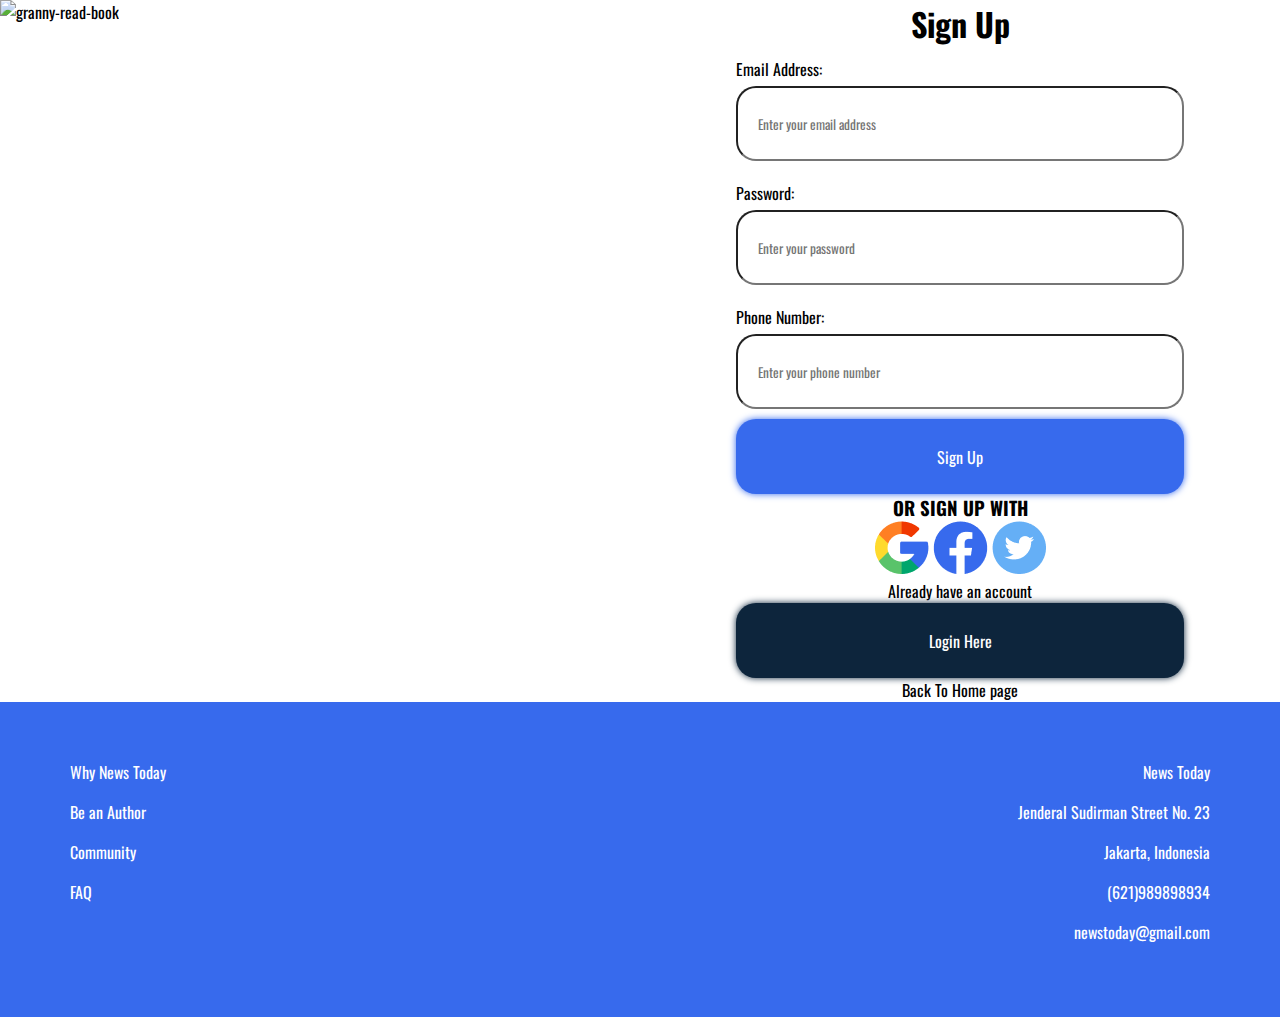
==== index.html @ 22ea4770 "day 1" ====
<!DOCTYPE html>
<html lang="en">
  <head>
    <meta charset="UTF-8" />
    <meta http-equiv="X-UA-Compatible" content="IE=edge" />
    <meta name="viewport" content="width=device-width, initial-scale=1.0" />
    <title>News</title>
    <link rel="stylesheet" href="./index.css" />
    <!-- <link href="http://fonts.cdnfonts.com/css/avenir" rel="stylesheet" /> -->
    <!-- <style>
      /* internal stylesheet */
      .other-content {
        height: 100px;
        background-color: aqua;
        border-width: 2px;
        border-style: solid;
        border-color: black;
      }
    </style> -->
  </head>
  <body>
    <main class="container">
      <aside class="side-content">
        <img
          class="side-image"
          src="./assets/741fb301b644ca001f1a16cdd62acaf1.jfif"
          alt="granny-read-book"
        />
      </aside>
      <section class="form-content">
        <section class="register-form" id="register">
          <h1>Sign Up</h1>
          <form class="full-width">
            <div class="input-div">
              <label>Email Address:</label>
              <input type="text" placeholder="Enter your email address" />
            </div>
            <div class="input-div">
              <label>Password:</label>
              <input type="password" placeholder="Enter your password" />
            </div>
            <div class="input-div">
              <label>Phone Number:</label>
              <input type="tel" placeholder="Enter your phone number" />
            </div>
            <div class="btn primary">
              <p class="btn-text">Sign Up</p>
            </div>
          </form>
        </section>
        <section class="other-content flex-center">
          <h3>OR SIGN UP WITH</h3>
          <section class="oauth-button">
            <img class="cursor" src="./assets/iconGoogle.png" alt="google" />
            <img class="cursor" src="./assets/Facebook.png" alt="facebook" />
            <img class="cursor" src="./assets/Twitter.png" alt="twitter" />
          </section>
          <section class="login-nav flex-center full-width">
            <p>Already have an account</p>
            <div class="btn secondary">
              <p class="btn-text">Login Here</p>
            </div>
          </section>
          <section class="home-nav">
            <p>Back To Home page</p>
          </section>
        </section>
      </section>
    </main>
    <footer class="container">
      <aside class="app-info">
        <p>Why News Today</p>
        <p>Be an Author</p>
        <p>Community</p>
        <p>FAQ</p>
      </aside>
      <aside class="address">
        <p>News Today</p>
        <p>Jenderal Sudirman Street No. 23<br />Jakarta, Indonesia</p>
        <p>(621)989898934</p>
        <p>newstoday@gmail.com</p>
      </aside>
    </footer>
  </body>
</html>
---- index.css ----
/* external stylesheet */
@import url("https://fonts.googleapis.com/css2?family=Oswald:wght@400;500&display=swap");
/* @font-face {
  font-family: "avenir";
  font-style: normal;
  font-weight: 400;
  src: local("Avenir"),
    url(https://fonts.cdnfonts.com/s/71748/avenir_roman_12.woff) format("woff");
} */
*,
*::before,
*::after {
  margin: 0px;
  padding: 0px;
  box-sizing: border-box;
  font-family: "Oswald", sans-serif;
}

.form-content {
  display: flex;
  flex-direction: column;
  align-items: center;
}

.register-form {
  background-color: white;
  width: 100%;
  display: flex;
  flex-direction: column;
  align-items: center;
}

.other-content {
  background-color: white;
  width: 100%;
}

.flex-center {
  display: flex;
  flex-direction: column;
  align-items: center;
}

/* #other {
  border-style: double;
  border-radius: 10px;
} */

/* .btn {
  background-color: black;
  color: white;
} */
/* .positive {
  background-color: greenyellow;
}
.negative {
  background-color: pink;
} */

/* .register-form > .btn {
  font-weight: bold;
} */

/* .sign-in-btn:hover {
  background-color: blue;
  font-weight: bold;
} */
/* 
.old-sign-in-btn:active {
  background-color: green;
}

.old-sign-in-btn::first-letter {
  font-weight: bold;
  font-size: 1.5rem;
} */

.container {
  display: flex;
}

.side-image {
  height: 100%;
  width: 100%;
}

.form-content,
.side-content,
.app-info,
.address {
  flex: 1;
}

input {
  display: block;
  height: 75px;
  width: 100%;
  margin-top: 5px;
  border-radius: 20px;
  padding: 20px;
}

footer {
  background-color: #376aed;
}

.full-width {
  width: 100%;
}

.input-div {
  width: 70%;
  margin: 10px;
}

form {
  display: flex;
  flex-direction: column;
  align-items: center;
}

.btn {
  position: relative;
  height: 75px;
  width: 70%;
  padding: 20px;
  /* display: flex;
  justify-content: center;
  align-items: center; */
  color: white;
  border-radius: 20px;
  cursor: pointer;
  -webkit-user-select: none; /* Safari */
  -ms-user-select: none; /* IE 10 and IE 11 */
  user-select: none; /* Standard syntax */
}

.primary {
  background-color: #376aed;
  box-shadow: 0px 0px 7px #376aed;
}

.primary:active {
  background-color: #7d9ce9;
}

.secondary {
  background-color: #0d253c;
  box-shadow: 0px 0px 7px #0d253c;
}

.secondary:active {
  background-color: #2c3946;
}

.btn-text {
  position: absolute;
  left: 50%;
  top: 50%;
  transform: translate(-50%, -50%);
}

.cursor {
  cursor: pointer;
}

footer {
  height: 35%;
}

body {
  height: 100vh;
}

.app-info,
.address {
  padding: 50px 70px;
  color: white;
  line-height: 2.5;
}

.address {
  text-align: right;
}
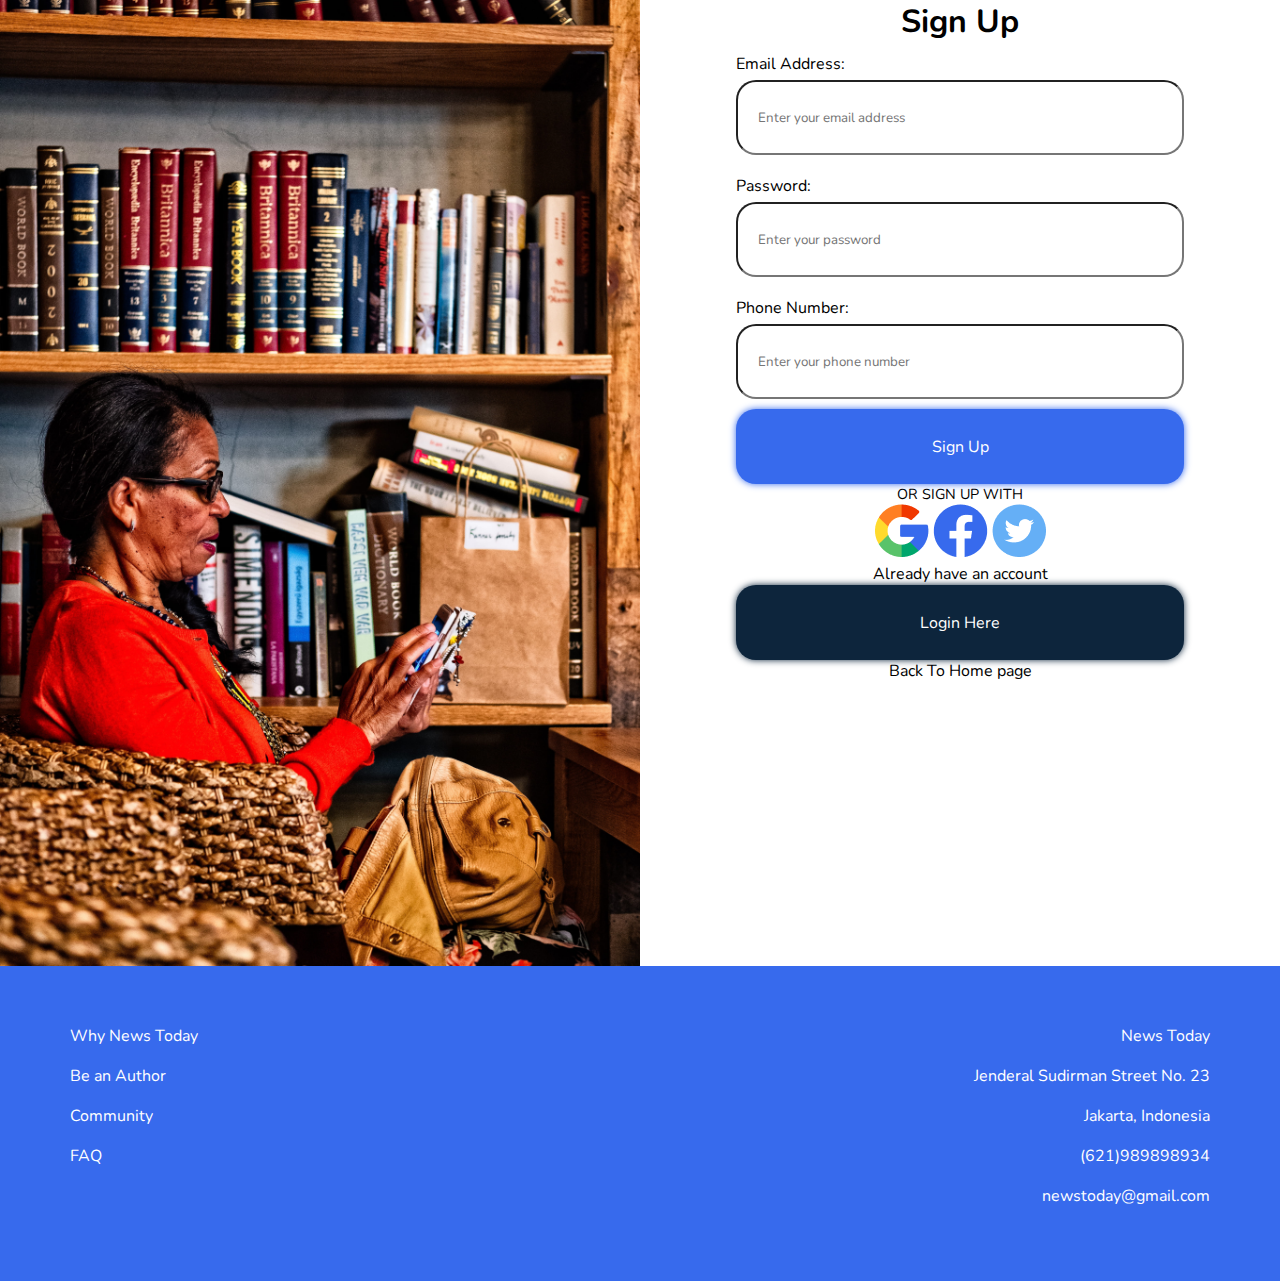
==== commit 4baee6be: "part 3" ====
--- a/index.html
+++ b/index.html
@@ -4,9 +4,9 @@
     <meta charset="UTF-8" />
     <meta http-equiv="X-UA-Compatible" content="IE=edge" />
     <meta name="viewport" content="width=device-width, initial-scale=1.0" />
+    <meta name="description" content="Demo HTML-CSS untuk WEB 11" />
     <title>News</title>
     <link rel="stylesheet" href="./index.css" />
-    <!-- <link href="http://fonts.cdnfonts.com/css/avenir" rel="stylesheet" /> -->
     <!-- <style>
       /* internal stylesheet */
       .other-content {
@@ -23,7 +23,7 @@
       <aside class="side-content">
         <img
           class="side-image"
-          src="./assets/741fb301b644ca001f1a16cdd62acaf1.jfif"
+          src="./assets/granny.jpg"
           alt="granny-read-book"
         />
       </aside>
@@ -49,7 +49,7 @@
           </form>
         </section>
         <section class="other-content flex-center">
-          <h3>OR SIGN UP WITH</h3>
+          <p class="signup-text">OR SIGN UP WITH</p>
           <section class="oauth-button">
             <img class="cursor" src="./assets/iconGoogle.png" alt="google" />
             <img class="cursor" src="./assets/Facebook.png" alt="facebook" />
--- a/index.css
+++ b/index.css
@@ -1,5 +1,6 @@
 /* external stylesheet */
 @import url("https://fonts.googleapis.com/css2?family=Oswald:wght@400;500&display=swap");
+@import url("https://fonts.googleapis.com/css2?family=Nunito:wght@400;500;700&display=swap");
 /* @font-face {
   font-family: "avenir";
   font-style: normal;
@@ -13,13 +14,14 @@
   margin: 0px;
   padding: 0px;
   box-sizing: border-box;
-  font-family: "Oswald", sans-serif;
+  font-family: "Nunito", sans-serif;
 }
 
 .form-content {
   display: flex;
   flex-direction: column;
   align-items: center;
+  flex: 1;
 }
 
 .register-form {
@@ -91,6 +93,10 @@
   flex: 1;
 }
 
+.side-content {
+  display: none;
+}
+
 input {
   display: block;
   height: 75px;
@@ -109,7 +115,7 @@
 }
 
 .input-div {
-  width: 70%;
+  width: 90%;
   margin: 10px;
 }
 
@@ -122,7 +128,7 @@
 .btn {
   position: relative;
   height: 75px;
-  width: 70%;
+  width: 90%;
   padding: 20px;
   /* display: flex;
   justify-content: center;
@@ -182,3 +188,39 @@
 .address {
   text-align: right;
 }
+
+.signup-text {
+  font-size: 0.9rem;
+}
+/* 
+  Ada 2 gaya penulisan media query
+  1. mobile first
+  style yang diluar berisikan style mobile, 
+  style yang didalam media query berisikan style mobile keatas
+  2. pc first
+  style yang diluar berisikan style pc,
+  style yang didalam media query berisikan style pc kebawah
+*/
+/* style active <=480px */
+/* @media screen and (max-width: 480px) {
+  .side-content {
+    display: none;
+  }
+  .primary {
+    background-color: green;
+  }
+} */
+/* style active >=480px */
+@media screen and (min-width: 480px) {
+}
+@media screen and (min-width: 768px) {
+  .side-content {
+    display: block;
+  }
+  .input-div,
+  .btn {
+    width: 70%;
+  }
+}
+@media screen and (min-width: 1280px) {
+}
